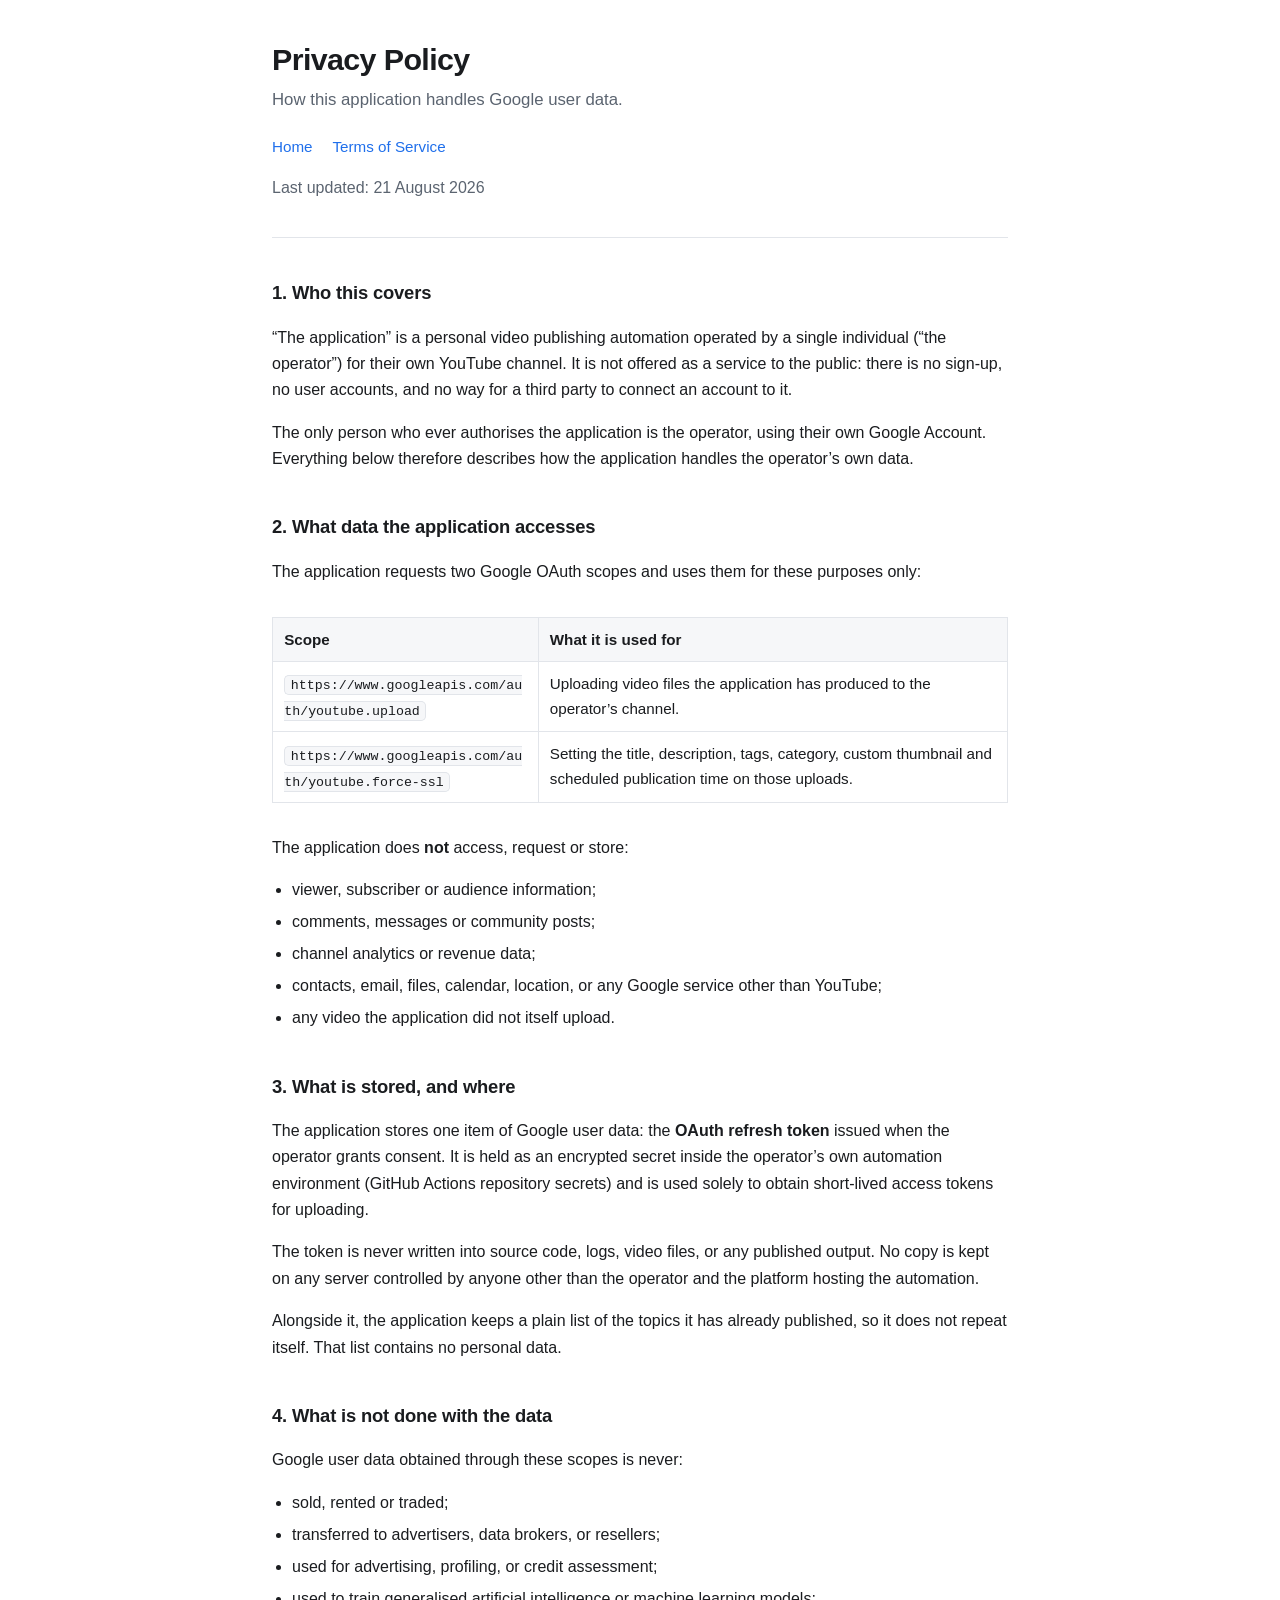
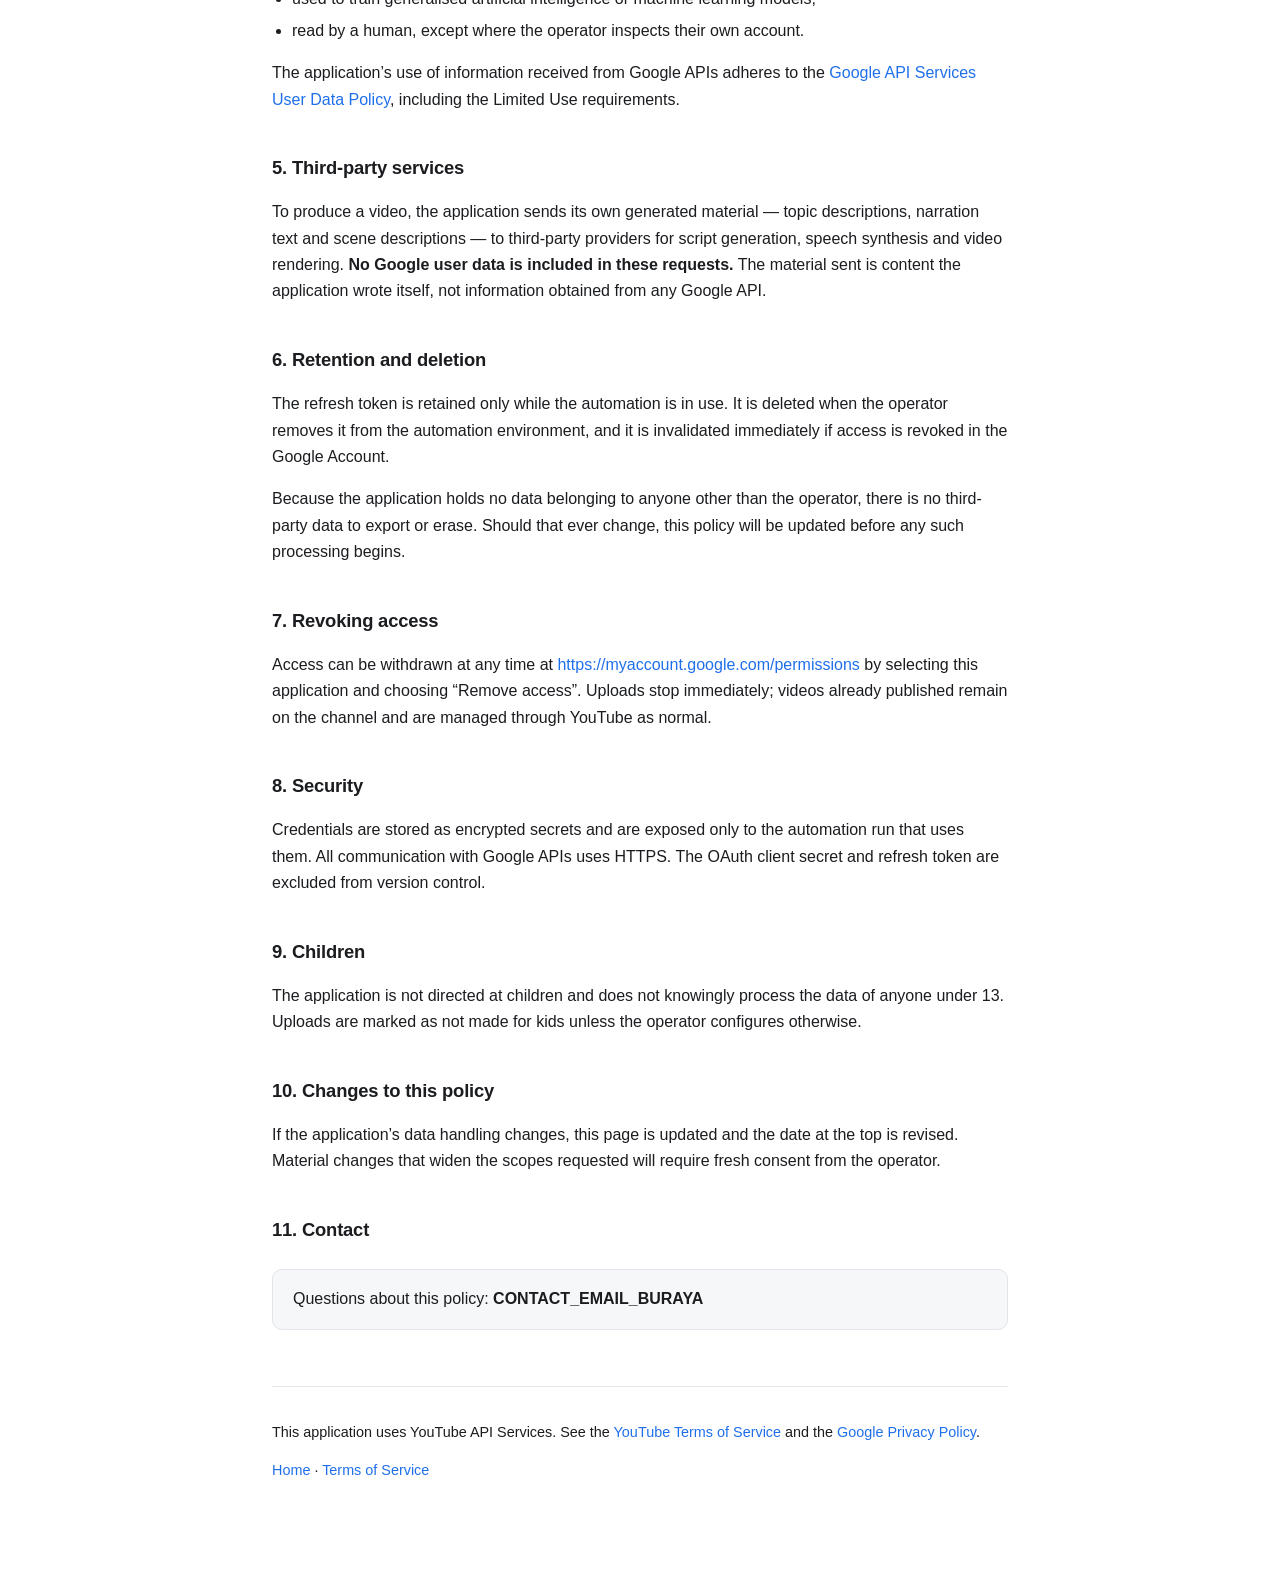
==== docs/privacy.html @ 059bec79 "docs: add the consent screen pages Google requires for sensitive scopes Adding youtube.upload and yo" ====
<!doctype html>
<html lang="en">
<head>
<meta charset="utf-8">
<meta name="viewport" content="width=device-width, initial-scale=1">
<title>Privacy Policy — Quiet Frontiers</title>
<meta name="description" content="How the Quiet Frontiers publishing automation handles Google user data.">
<link rel="stylesheet" href="style.css">
</head>
<body>
<div class="wrap">

<header>
  <h1>Privacy Policy</h1>
  <p class="lead">How this application handles Google user data.</p>
  <nav>
    <a href="index.html">Home</a>
    <a href="terms.html">Terms of Service</a>
  </nav>
  <p class="muted" style="margin-top:1rem">Last updated: 21 August 2026</p>
</header>

<h2>1. Who this covers</h2>
<p>
  &ldquo;The application&rdquo; is a personal video publishing automation operated by a single
  individual (&ldquo;the operator&rdquo;) for their own YouTube channel. It is not offered as a
  service to the public: there is no sign-up, no user accounts, and no way for a third party to
  connect an account to it.
</p>
<p>
  The only person who ever authorises the application is the operator, using their own Google
  Account. Everything below therefore describes how the application handles the operator&rsquo;s
  own data.
</p>

<h2>2. What data the application accesses</h2>
<p>The application requests two Google OAuth scopes and uses them for these purposes only:</p>

<div class="scroll">
<table>
  <thead>
    <tr><th>Scope</th><th>What it is used for</th></tr>
  </thead>
  <tbody>
    <tr>
      <td><code>https://www.googleapis.com/auth/youtube.upload</code></td>
      <td>Uploading video files the application has produced to the operator&rsquo;s channel.</td>
    </tr>
    <tr>
      <td><code>https://www.googleapis.com/auth/youtube.force-ssl</code></td>
      <td>Setting the title, description, tags, category, custom thumbnail and scheduled
          publication time on those uploads.</td>
    </tr>
  </tbody>
</table>
</div>

<p>The application does <strong>not</strong> access, request or store:</p>
<ul>
  <li>viewer, subscriber or audience information;</li>
  <li>comments, messages or community posts;</li>
  <li>channel analytics or revenue data;</li>
  <li>contacts, email, files, calendar, location, or any Google service other than YouTube;</li>
  <li>any video the application did not itself upload.</li>
</ul>

<h2>3. What is stored, and where</h2>
<p>
  The application stores one item of Google user data: the <strong>OAuth refresh token</strong>
  issued when the operator grants consent. It is held as an encrypted secret inside the
  operator&rsquo;s own automation environment (GitHub Actions repository secrets) and is used
  solely to obtain short-lived access tokens for uploading.
</p>
<p>
  The token is never written into source code, logs, video files, or any published output. No
  copy is kept on any server controlled by anyone other than the operator and the platform
  hosting the automation.
</p>
<p>
  Alongside it, the application keeps a plain list of the topics it has already published, so it
  does not repeat itself. That list contains no personal data.
</p>

<h2>4. What is not done with the data</h2>
<p>Google user data obtained through these scopes is never:</p>
<ul>
  <li>sold, rented or traded;</li>
  <li>transferred to advertisers, data brokers, or resellers;</li>
  <li>used for advertising, profiling, or credit assessment;</li>
  <li>used to train generalised artificial intelligence or machine learning models;</li>
  <li>read by a human, except where the operator inspects their own account.</li>
</ul>
<p>
  The application&rsquo;s use of information received from Google APIs adheres to the
  <a href="https://developers.google.com/terms/api-services-user-data-policy" rel="noopener">Google
  API Services User Data Policy</a>, including the Limited Use requirements.
</p>

<h2>5. Third-party services</h2>
<p>
  To produce a video, the application sends its own generated material — topic descriptions,
  narration text and scene descriptions — to third-party providers for script generation, speech
  synthesis and video rendering. <strong>No Google user data is included in these requests.</strong>
  The material sent is content the application wrote itself, not information obtained from any
  Google API.
</p>

<h2>6. Retention and deletion</h2>
<p>
  The refresh token is retained only while the automation is in use. It is deleted when the
  operator removes it from the automation environment, and it is invalidated immediately if
  access is revoked in the Google Account.
</p>
<p>
  Because the application holds no data belonging to anyone other than the operator, there is no
  third-party data to export or erase. Should that ever change, this policy will be updated
  before any such processing begins.
</p>

<h2>7. Revoking access</h2>
<p>
  Access can be withdrawn at any time at
  <a href="https://myaccount.google.com/permissions" rel="noopener">https://myaccount.google.com/permissions</a>
  by selecting this application and choosing &ldquo;Remove access&rdquo;. Uploads stop
  immediately; videos already published remain on the channel and are managed through YouTube
  as normal.
</p>

<h2>8. Security</h2>
<p>
  Credentials are stored as encrypted secrets and are exposed only to the automation run that
  uses them. All communication with Google APIs uses HTTPS. The OAuth client secret and refresh
  token are excluded from version control.
</p>

<h2>9. Children</h2>
<p>
  The application is not directed at children and does not knowingly process the data of anyone
  under 13. Uploads are marked as not made for kids unless the operator configures otherwise.
</p>

<h2>10. Changes to this policy</h2>
<p>
  If the application&rsquo;s data handling changes, this page is updated and the date at the top
  is revised. Material changes that widen the scopes requested will require fresh consent from
  the operator.
</p>

<h2>11. Contact</h2>
<div class="card">
  <p style="margin:0">
    Questions about this policy: <strong>CONTACT_EMAIL_BURAYA</strong>
  </p>
</div>

<footer>
  <p>
    This application uses YouTube API Services. See the
    <a href="https://www.youtube.com/t/terms" rel="noopener">YouTube Terms of Service</a> and the
    <a href="https://policies.google.com/privacy" rel="noopener">Google Privacy Policy</a>.
  </p>
  <p><a href="index.html">Home</a> &middot; <a href="terms.html">Terms of Service</a></p>
</footer>

</div>
</body>
</html>
---- docs/style.css ----
/* Shared styling for the OAuth consent screen's supporting pages. */

:root {
  --bg: #ffffff;
  --surface: #f6f7f9;
  --text: #1a1c1f;
  --muted: #5b6470;
  --border: #e2e5ea;
  --accent: #1f6feb;
}

@media (prefers-color-scheme: dark) {
  :root {
    --bg: #0f1116;
    --surface: #171a21;
    --text: #e8eaed;
    --muted: #9aa3b0;
    --border: #262b35;
    --accent: #6ea8fe;
  }
}

* { box-sizing: border-box; }

body {
  margin: 0;
  padding: 0 1.25rem 5rem;
  background: var(--bg);
  color: var(--text);
  font: 16px/1.65 -apple-system, BlinkMacSystemFont, "Segoe UI", Roboto, Helvetica, Arial, sans-serif;
  -webkit-text-size-adjust: 100%;
}

.wrap { max-width: 46rem; margin: 0 auto; }

header {
  border-bottom: 1px solid var(--border);
  margin-bottom: 2.5rem;
  padding: 2.5rem 0 1.25rem;
}

h1 { font-size: 1.9rem; line-height: 1.25; margin: 0 0 .5rem; letter-spacing: -.02em; }
h2 { font-size: 1.15rem; margin: 2.5rem 0 .75rem; letter-spacing: -.01em; }
h3 { font-size: 1rem; margin: 1.75rem 0 .5rem; }

p, li { color: var(--text); }
.lead, .muted { color: var(--muted); }
.lead { font-size: 1.05rem; margin: 0; }

a { color: var(--accent); text-decoration: none; }
a:hover { text-decoration: underline; }

nav { display: flex; flex-wrap: wrap; gap: 1.25rem; margin-top: 1.25rem; font-size: .95rem; }

ul { padding-left: 1.25rem; }
li { margin: .35rem 0; }

.card {
  background: var(--surface);
  border: 1px solid var(--border);
  border-radius: 10px;
  padding: 1rem 1.25rem;
  margin: 1.5rem 0;
}

code {
  background: var(--surface);
  border: 1px solid var(--border);
  border-radius: 5px;
  padding: .1rem .35rem;
  font-size: .875em;
  font-family: ui-monospace, SFMono-Regular, Menlo, Consolas, monospace;
  overflow-wrap: anywhere;
}

footer {
  border-top: 1px solid var(--border);
  margin-top: 3.5rem;
  padding-top: 1.25rem;
  color: var(--muted);
  font-size: .9rem;
}

table { border-collapse: collapse; width: 100%; margin: 1rem 0; font-size: .95rem; }
th, td { border: 1px solid var(--border); padding: .55rem .7rem; text-align: left; vertical-align: top; }
th { background: var(--surface); font-weight: 600; }
.scroll { overflow-x: auto; }
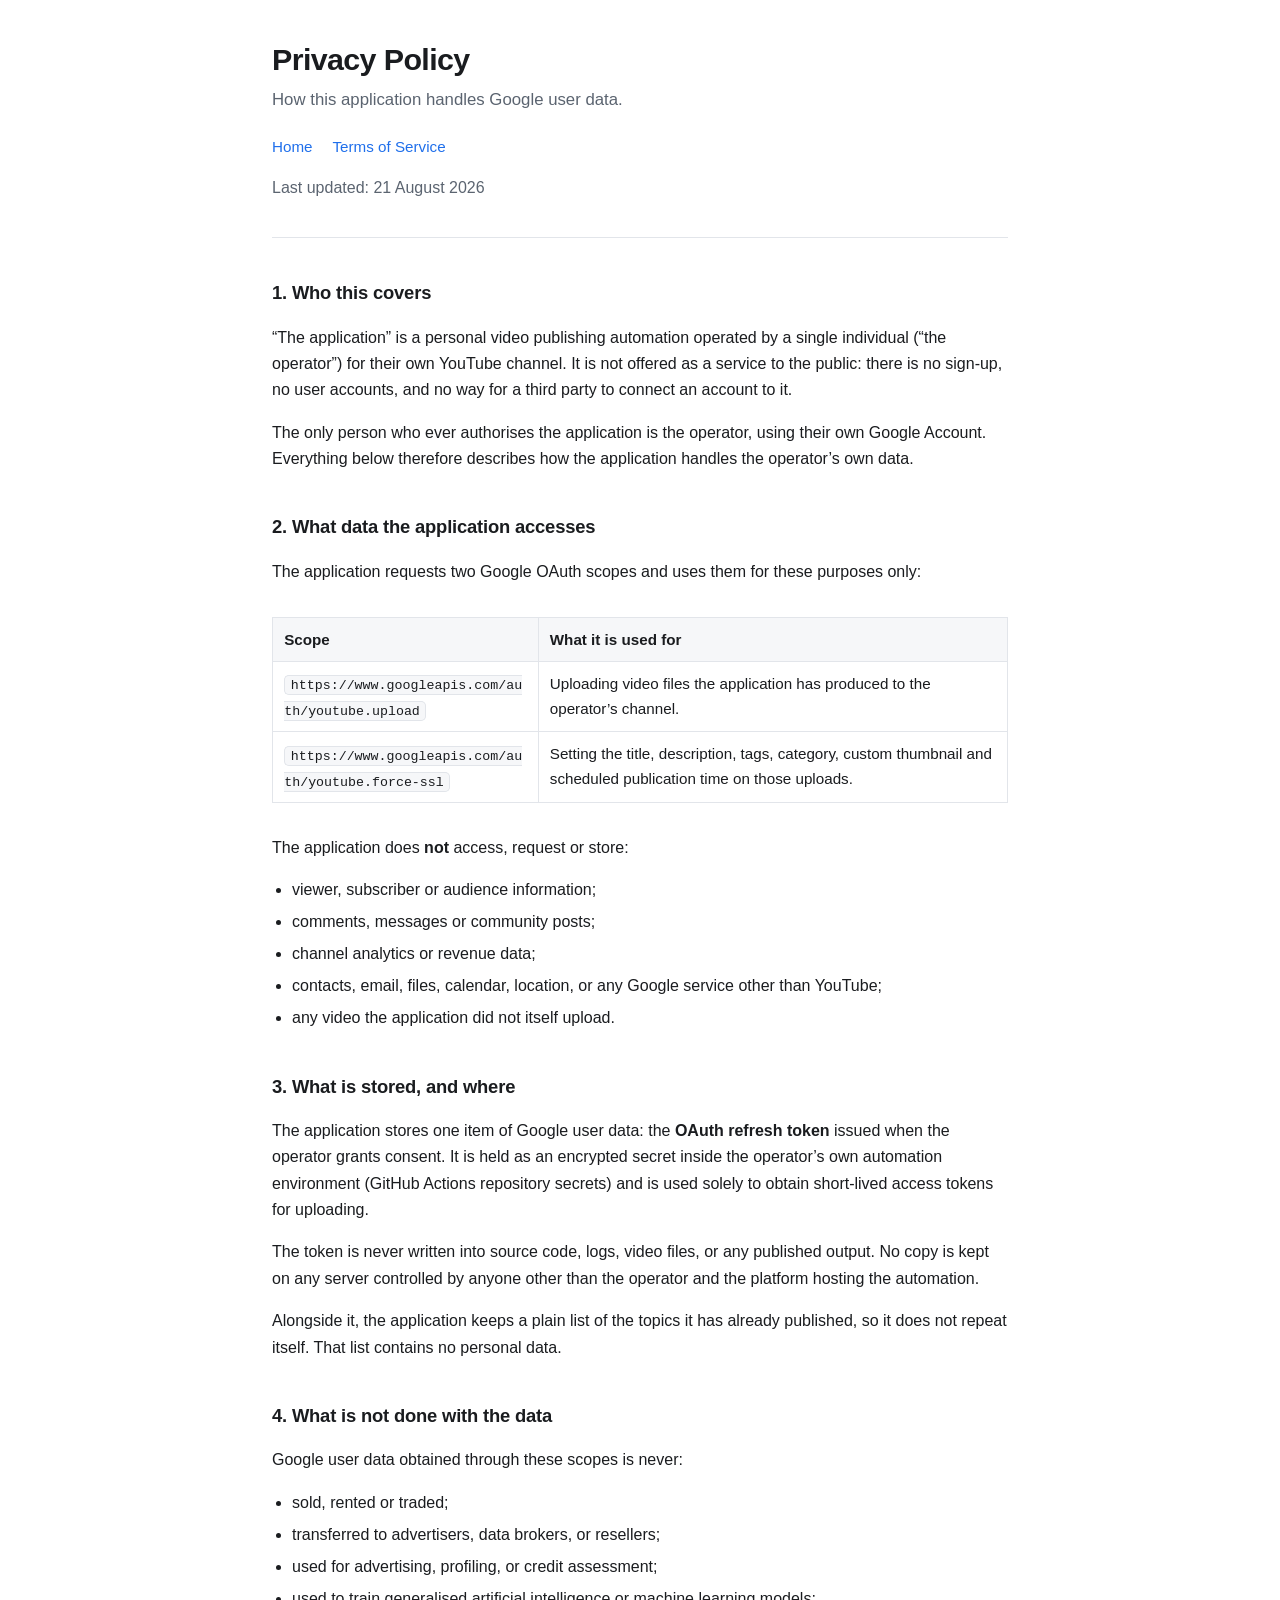
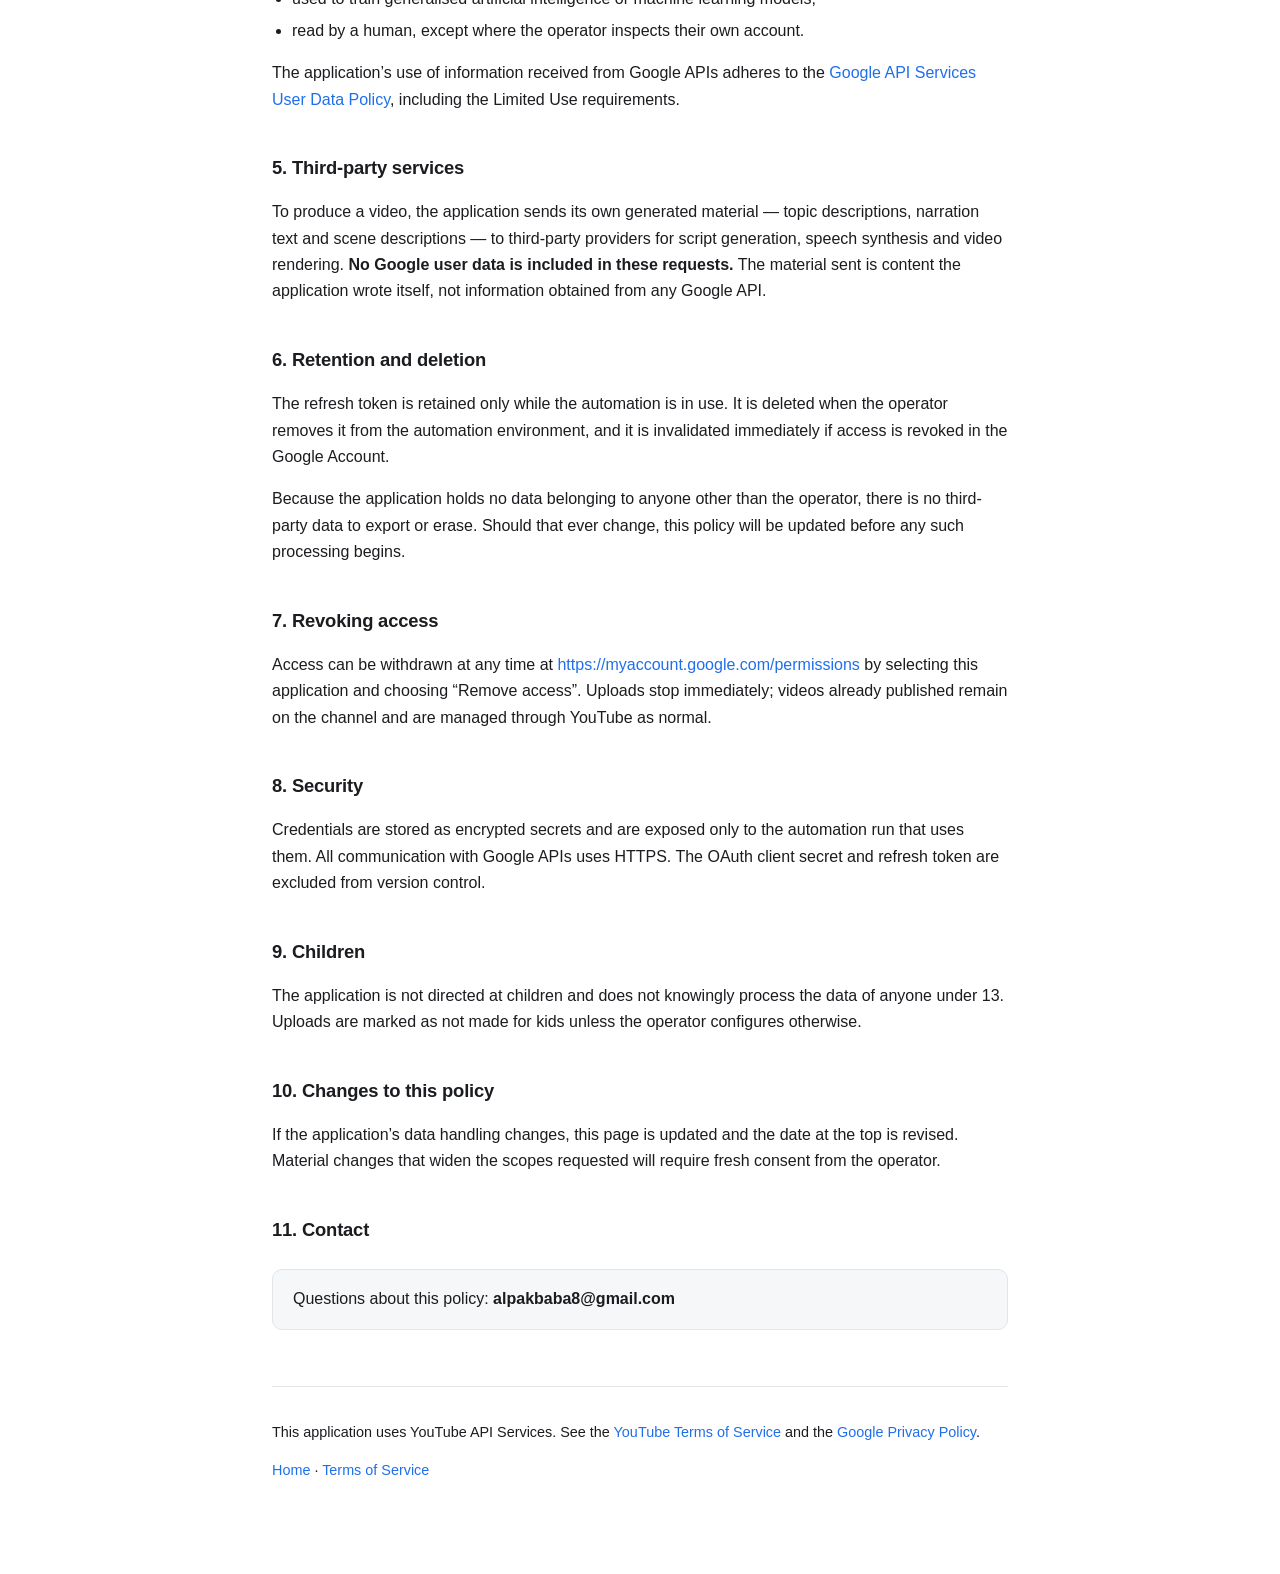
==== commit 7b9c8b34: "docs: fill in the consent screen contact address Uses the address already set as the app's support e" ====
--- a/docs/privacy.html
+++ b/docs/privacy.html
@@ -149,7 +149,7 @@
 <h2>11. Contact</h2>
 <div class="card">
   <p style="margin:0">
-    Questions about this policy: <strong>CONTACT_EMAIL_BURAYA</strong>
+    Questions about this policy: <strong>alpakbaba8@gmail.com</strong>
   </p>
 </div>
 
